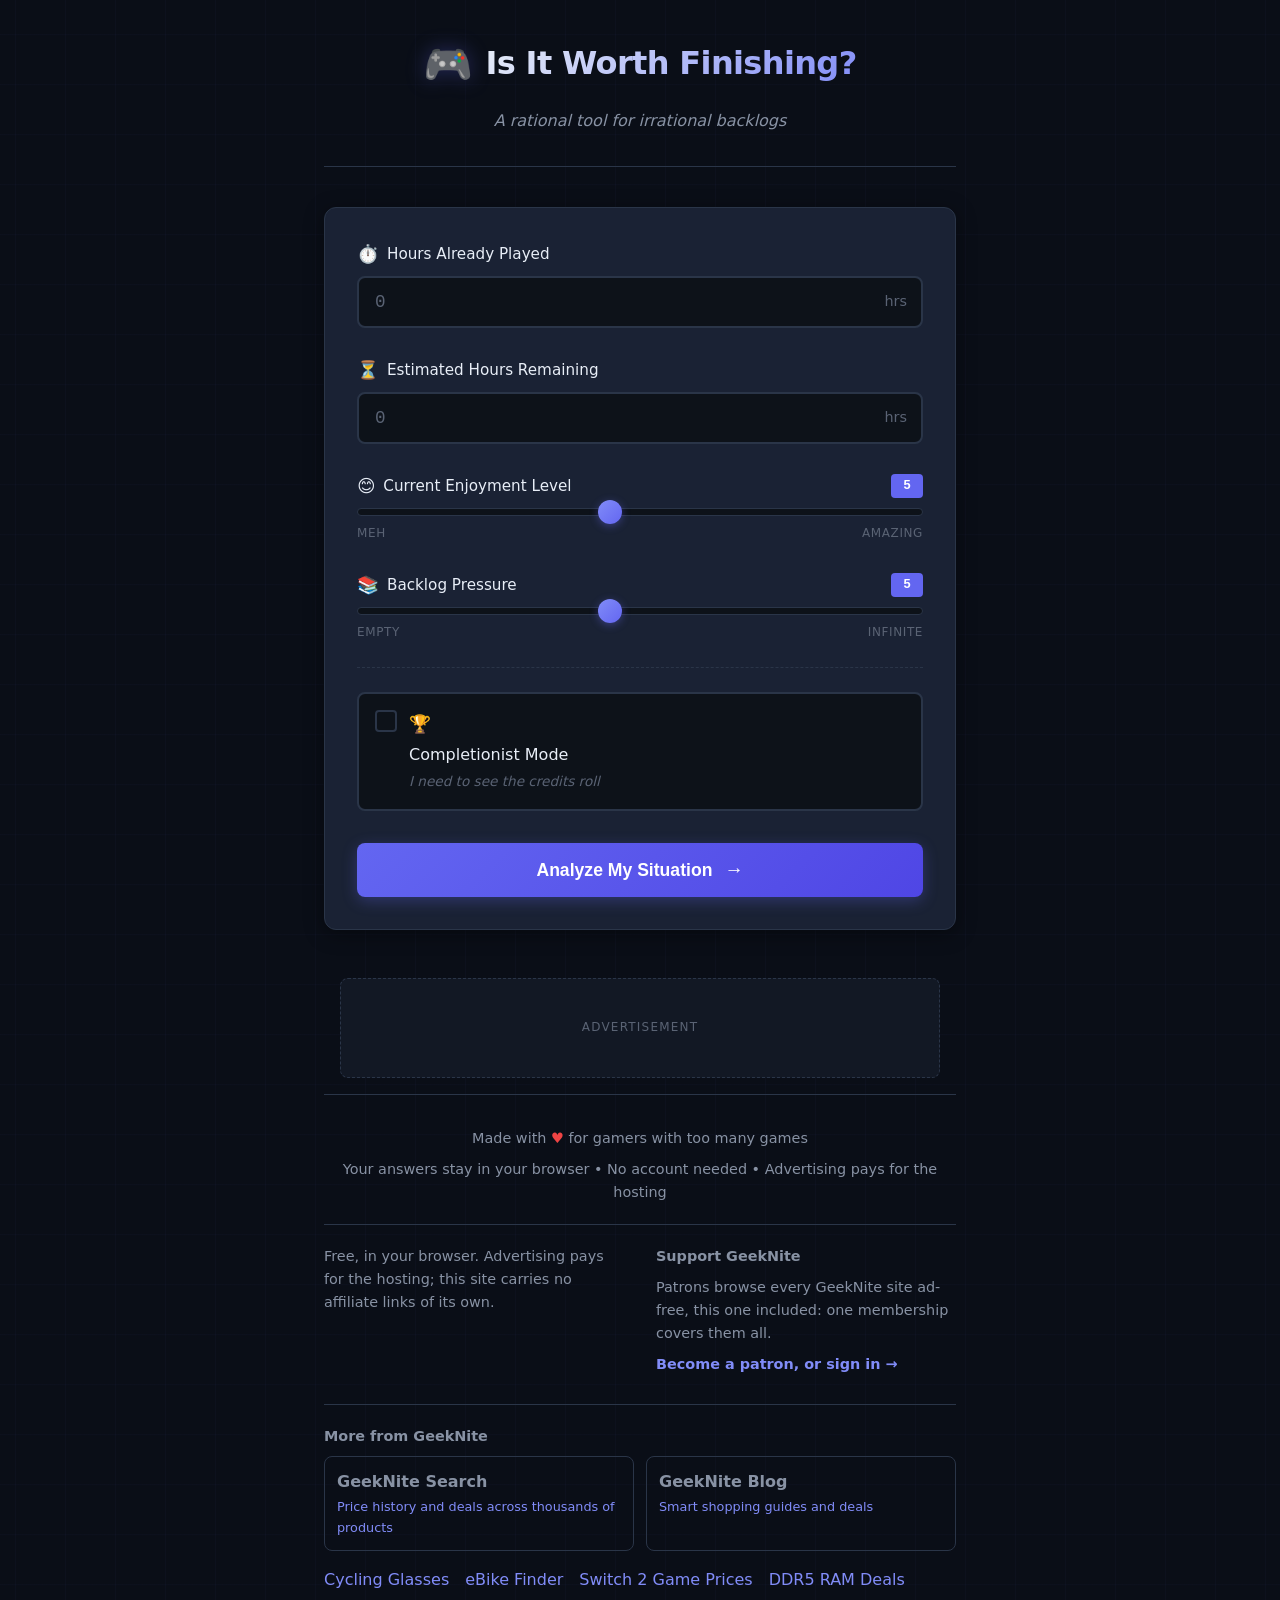
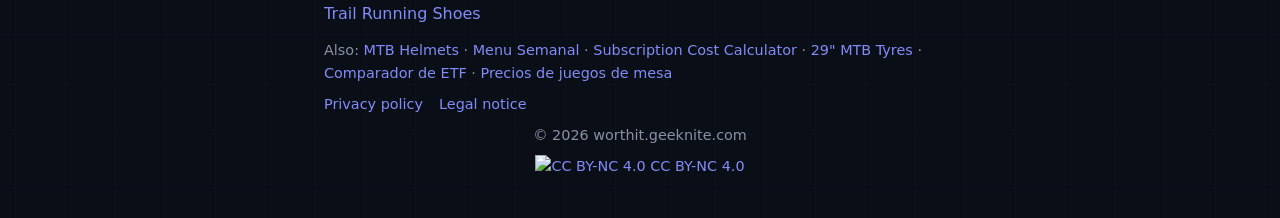
==== index.html @ 53ed669b "chore: drop game links from footer Peloton Tactics and HEAT Solo are no longer promoted from the Gee" ====
<!DOCTYPE html>
<html lang="en">
<head>
    <meta charset="UTF-8">
    <meta name="viewport" content="width=device-width, initial-scale=1.0">
    <meta http-equiv="X-UA-Compatible" content="IE=edge">
    <!-- AdSense loaded via shared cross-site gating script (skips ads for GeekNite patrons) -->
    <link rel="preconnect" href="https://blog.geeknite.com">
    <script async src="https://blog.geeknite.com/assets/js/gn-ads.js?v=1"></script>
    <!-- Anti-adblock wall, right beside the ads it defends so it inherits
         this page's ad exemptions exactly. Bump the ?v= here whenever the
         siblings' is bumped (grep the ecosystem for gn-paywall.js?v=). -->
    <script async src="https://blog.geeknite.com/assets/js/gn-paywall.js?v=1"></script>
    <!-- GA4 via the same shared-script pattern: one measurement id and one
         opt-out (?gn-analytics=off, a cookie on .geeknite.com) for every GeekNite site -->
    <script async src="https://blog.geeknite.com/assets/js/gn-analytics.js?v=2"></script>

    <!-- SEO Meta Tags -->
    <title>Is It Worth Finishing? | Game Backlog Decision Tool</title>
    <meta name="description" content="Should you finish that game or move on? A rational decision tool for gamers with limited time and growing backlogs. No opinions, just logic.">
    <meta name="keywords" content="game backlog, finish game, abandon game, gaming decision, backlog management, gaming time">
    <meta name="author" content="worthit.geeknite.com">
    <meta name="robots" content="index, follow">
    
    <!-- Open Graph / Social -->
    <meta property="og:type" content="website">
    <meta property="og:url" content="https://worthit.geeknite.com/">
    <meta property="og:title" content="Is It Worth Finishing? | Game Backlog Decision Tool">
    <meta property="og:description" content="A rational decision tool for gamers. Should you finish, pause, or abandon that game?">
    <meta property="og:image" content="https://worthit.geeknite.com/og-image.png">
    
    <!-- Twitter -->
    <meta name="twitter:card" content="summary_large_image">
    <meta name="twitter:title" content="Is It Worth Finishing?">
    <meta name="twitter:description" content="A rational decision tool for gamers with growing backlogs.">
    
    <!-- Favicon -->
    <link rel="icon" type="image/svg+xml" href="data:image/svg+xml,<svg xmlns='http://www.w3.org/2000/svg' viewBox='0 0 100 100'><text y='.9em' font-size='90'>🎮</text></svg>">
    
    <!-- Canonical URL -->
    <link rel="canonical" href="https://worthit.geeknite.com/">
    
    <link rel="stylesheet" href="styles.css">
</head>
<body>
    <div class="app-container" id="app">
        <!-- Header -->
        <header class="header">
            <div class="logo">
                <span class="logo-icon">🎮</span>
                <h1>Is It Worth Finishing?</h1>
            </div>
            <p class="tagline">A rational tool for irrational backlogs</p>
        </header>

        <!-- Main Content -->
        <main class="main-content">
            <!-- Input Section -->
            <section class="input-section">
                <div class="input-grid">
                    <!-- Hours Played -->
                    <div class="input-group">
                        <label for="hoursPlayed">
                            <span class="label-icon">⏱️</span>
                            Hours Already Played
                        </label>
                        <div class="number-input-wrapper">
                            <input type="number" id="hoursPlayed" min="0" max="9999" step="0.5" placeholder="0" required>
                            <span class="input-suffix">hrs</span>
                        </div>
                    </div>

                    <!-- Hours Remaining -->
                    <div class="input-group">
                        <label for="hoursRemaining">
                            <span class="label-icon">⏳</span>
                            Estimated Hours Remaining
                        </label>
                        <div class="number-input-wrapper">
                            <input type="number" id="hoursRemaining" min="0" max="9999" step="0.5" placeholder="0" required>
                            <span class="input-suffix">hrs</span>
                        </div>
                    </div>

                    <!-- Enjoyment Level -->
                    <div class="input-group slider-group">
                        <label for="enjoyment">
                            <span class="label-icon">😊</span>
                            Current Enjoyment Level
                            <span class="slider-value" id="enjoymentValue">5</span>
                        </label>
                        <div class="slider-container">
                            <input type="range" id="enjoyment" min="1" max="10" value="5" class="slider">
                            <div class="slider-labels">
                                <span>Meh</span>
                                <span>Amazing</span>
                            </div>
                        </div>
                    </div>

                    <!-- Backlog Pressure -->
                    <div class="input-group slider-group">
                        <label for="backlog">
                            <span class="label-icon">📚</span>
                            Backlog Pressure
                            <span class="slider-value" id="backlogValue">5</span>
                        </label>
                        <div class="slider-container">
                            <input type="range" id="backlog" min="1" max="10" value="5" class="slider">
                            <div class="slider-labels">
                                <span>Empty</span>
                                <span>Infinite</span>
                            </div>
                        </div>
                    </div>
                </div>

                <!-- Completionist Mode -->
                <div class="checkbox-group">
                    <label class="checkbox-label">
                        <input type="checkbox" id="completionist">
                        <span class="checkmark"></span>
                        <span class="checkbox-text">
                            <span class="label-icon">🏆</span>
                            Completionist Mode
                            <span class="checkbox-hint">I need to see the credits roll</span>
                        </span>
                    </label>
                </div>

                <!-- Calculate Button -->
                <button type="button" class="calculate-btn" id="calculateBtn">
                    <span class="btn-text">Analyze My Situation</span>
                    <span class="btn-icon">→</span>
                </button>
            </section>

            <!-- Result Section (Hidden by default) -->
            <section class="result-section hidden" id="resultSection">
                <div class="result-card" id="resultCard">
                    <div class="result-header">
                        <span class="result-icon" id="resultIcon">🎯</span>
                        <h2 class="result-title" id="resultTitle">Verdict</h2>
                    </div>
                    
                    <div class="recommendation" id="recommendation">
                        <!-- Filled dynamically -->
                    </div>
                    
                    <p class="result-explanation" id="resultExplanation">
                        <!-- Filled dynamically -->
                    </p>

                    <!-- Score Breakdown -->
                    <div class="score-breakdown" id="scoreBreakdown">
                        <h3>Score Breakdown</h3>
                        <div class="score-items" id="scoreItems">
                            <!-- Filled dynamically -->
                        </div>
                        <div class="final-score">
                            <span>Final Score:</span>
                            <span class="score-number" id="finalScore">0</span>
                            <span class="score-max">/ 100</span>
                        </div>
                    </div>

                    <!-- Reset Button -->
                    <button type="button" class="reset-btn" id="resetBtn">
                        Try Another Game
                    </button>
                </div>
            </section>
        </main>

        <!-- Ad Placeholder -->
        <aside class="ad-container" id="adContainer">
            <div class="ad-placeholder">
                <span class="ad-label">Advertisement</span>
                <!-- Ad code goes here -->
            </div>
        </aside>

        <!-- Footer -->
        <footer class="footer">
            <p>Made with <span class="heart">♥</span> for gamers with too many games</p>
            <!-- This line used to read "No tracking - No accounts - Just logic". The
                 first third stopped being true the day the site started serving
                 AdSense: the tool itself still stores nothing, but Google's ads set
                 their own cookies, and privacy.html has said so all along. -->
            <p class="footer-note">Your answers stay in your browser &bull; No account needed &bull; Advertising pays for the hosting</p>

            <div class="footer-top">
                <div>
                    <!-- The tool carries no affiliate links of its own -- privacy.html
                         says so in those words -- so this names who actually pays. -->
                    <p>Free, in your browser. Advertising pays for the hosting; this site carries no affiliate links of its own.</p>
                </div>
                <div>
                    <h2 class="footer-heading">Support GeekNite</h2>
                    <p>Patrons browse every GeekNite site ad-free, this one included: one membership covers them all.</p>
                    <p>
                        <!-- return_to brings the reader back here. The blog's safeReturnTo()
                             accepts any *.geeknite.com origin (measured live 2026-09-18).
                             The URL is fixed because the site is a single page. -->
                        <a
                            class="footer-cta"
                            href="https://blog.geeknite.com/api/patreon/login?return_to=https%3A%2F%2Fworthit.geeknite.com%2F"
                            rel="noopener"
                        >Become a patron, or sign in &rarr;</a>
                    </p>
                </div>
            </div>

            <!-- The thirteen public siblings, tiered by traffic (GA4 engaged
                 sessions, 90 days, measured 2026-10-25) and ordered + checked
                 against geek-blog/_data/ecosystem.yml by
                 tools/ecosystem/check-footers.mjs. Plain links and never
                 rel="nofollow": measured 2026-09-16 over 481 days of Search Console,
                 www is the only page on the domain Google has ever indexed, so a link
                 from a sibling's footer is the whole crawl path they have.
                 motivate.geeknite.com, gaffer.geeknite.com and the games are missing on
                 purpose (see geek-blog/_data/ecosystem.yml). -->
            <div class="footer-eco">
                <h2 class="footer-heading">More from GeekNite</h2>
                <div class="footer-eco-tier1">
                    <a class="footer-tier1-card" href="https://www.geeknite.com" hreflang="en" rel="noopener">
                        <span class="footer-tier1-name">GeekNite Search</span>
                        <span class="footer-tier1-blurb">Price history and deals across thousands of products</span>
                    </a>
                    <a class="footer-tier1-card" href="https://blog.geeknite.com/shopping/" hreflang="en" rel="noopener">
                        <span class="footer-tier1-name">GeekNite Blog</span>
                        <span class="footer-tier1-blurb">Smart shopping guides and deals</span>
                    </a>
                </div>
                <div class="footer-eco-tier2">
                    <a href="https://cyclingglasses.geeknite.com" hreflang="en" rel="noopener">Cycling Glasses</a>
                    <a href="https://ebikes.geeknite.com" hreflang="en" rel="noopener">eBike Finder</a>
                    <a href="https://switch2digitalgames.geeknite.com" hreflang="en" rel="noopener">Switch 2 Game Prices</a>
                    <a href="https://ddr5.geeknite.com" hreflang="es" rel="noopener">DDR5 RAM Deals</a>
                    <a href="https://trailrunning.geeknite.com" hreflang="en" rel="noopener">Trail Running Shoes</a>
                </div>
                <p class="footer-eco-tier3">Also:
                    <a href="https://bikehelmets.geeknite.com" hreflang="en" rel="noopener">MTB Helmets</a> &middot;
                    <a href="https://menu.geeknite.com" hreflang="es" rel="noopener">Menu Semanal</a> &middot;
                    <a href="https://subs.geeknite.com" hreflang="en" rel="noopener">Subscription Cost Calculator</a> &middot;
                    <a href="https://tires29.geeknite.com" hreflang="en" rel="noopener">29" MTB Tyres</a> &middot;
                    <a href="https://etfwatch.geeknite.com" hreflang="es" rel="noopener">Comparador de ETF</a> &middot;
                    <a href="https://boardgames.geeknite.com" hreflang="es" rel="noopener">Precios de juegos de mesa</a>
                </p>
            </div>

            <p class="footer-legal">
                <a href="/privacy.html">Privacy policy</a>
                <a href="/legal.html">Legal notice</a>
            </p>

            <!-- The year is written by the browser (app.js). A literal was the one
                 fixed year in the house and would go stale on 1 January unnoticed.
                 The host name stays in the markup: app.js's integrity check reads
                 this element's textContent and looks for it. -->
            <p class="copyright">&copy; <span id="footer-year"></span> worthit.geeknite.com</p>
            <p class="license">
                <a href="https://creativecommons.org/licenses/by-nc/4.0/" target="_blank" rel="noopener noreferrer">
                    <img src="https://licensebuttons.net/l/by-nc/4.0/80x15.png" alt="CC BY-NC 4.0" style="vertical-align: middle;">
                    CC BY-NC 4.0
                </a>
            </p>
        </footer>
    </div>

    <!-- Structured Data for SEO -->
    <script type="application/ld+json">
    {
        "@context": "https://schema.org",
        "@type": "WebApplication",
        "name": "Is It Worth Finishing?",
        "url": "https://worthit.geeknite.com",
        "description": "A rational decision tool for gamers to decide whether to finish, pause, or abandon a game.",
        "applicationCategory": "UtilitiesApplication",
        "operatingSystem": "Any",
        "offers": {
            "@type": "Offer",
            "price": "0",
            "priceCurrency": "USD"
        }
    }
    </script>

    <script src="app.js"></script>
</body>
</html>
---- styles.css ----
/* ================================================
   Is It Worth Finishing? - Styles
   A unique geek-friendly design
   ================================================ */

/* CSS Variables for theming */
:root {
    --bg-primary: #0a0e17;
    --bg-secondary: #121824;
    --bg-card: #1a2234;
    --bg-input: #0d1219;
    
    --text-primary: #e8eef7;
    --text-secondary: #8892a4;
    --text-muted: #5a6374;
    
    --accent-primary: #6366f1;
    --accent-secondary: #818cf8;
    --accent-glow: rgba(99, 102, 241, 0.3);
    
    --finish-color: #10b981;
    --finish-glow: rgba(16, 185, 129, 0.2);
    --pause-color: #f59e0b;
    --pause-glow: rgba(245, 158, 11, 0.2);
    --abandon-color: #ef4444;
    --abandon-glow: rgba(239, 68, 68, 0.2);
    
    --border-color: #2a3548;
    --border-radius: 12px;
    --border-radius-sm: 8px;
    
    --shadow-sm: 0 2px 8px rgba(0, 0, 0, 0.3);
    --shadow-md: 0 4px 20px rgba(0, 0, 0, 0.4);
    --shadow-lg: 0 8px 40px rgba(0, 0, 0, 0.5);
    
    --font-main: 'Segoe UI', system-ui, -apple-system, sans-serif;
    --font-mono: 'JetBrains Mono', 'Fira Code', 'Consolas', monospace;
    
    --transition-fast: 150ms ease;
    --transition-normal: 250ms ease;
    --transition-slow: 400ms ease;
}

/* Reset & Base */
*, *::before, *::after {
    box-sizing: border-box;
    margin: 0;
    padding: 0;
}

html {
    font-size: 16px;
    scroll-behavior: smooth;
}

body {
    font-family: var(--font-main);
    background: var(--bg-primary);
    color: var(--text-primary);
    line-height: 1.6;
    min-height: 100vh;
    overflow-x: hidden;
    
    /* Subtle grid background pattern */
    background-image: 
        linear-gradient(rgba(99, 102, 241, 0.03) 1px, transparent 1px),
        linear-gradient(90deg, rgba(99, 102, 241, 0.03) 1px, transparent 1px);
    background-size: 50px 50px;
    background-position: center center;
}

/* Anti-copy styles */
body.no-select {
    -webkit-user-select: none;
    -moz-user-select: none;
    -ms-user-select: none;
    user-select: none;
}

/* App Container */
.app-container {
    max-width: 680px;
    margin: 0 auto;
    padding: 2rem 1.5rem;
    min-height: 100vh;
    display: flex;
    flex-direction: column;
}

/* Header */
.header {
    text-align: center;
    margin-bottom: 2.5rem;
    padding-bottom: 2rem;
    border-bottom: 1px solid var(--border-color);
}

.logo {
    display: flex;
    align-items: center;
    justify-content: center;
    gap: 0.75rem;
    margin-bottom: 0.75rem;
}

.logo-icon {
    font-size: 2.5rem;
    filter: drop-shadow(0 0 10px var(--accent-glow));
    animation: float 3s ease-in-out infinite;
}

@keyframes float {
    0%, 100% { transform: translateY(0); }
    50% { transform: translateY(-5px); }
}

.header h1 {
    font-size: clamp(1.5rem, 5vw, 2rem);
    font-weight: 700;
    background: linear-gradient(135deg, var(--text-primary), var(--accent-secondary));
    -webkit-background-clip: text;
    -webkit-text-fill-color: transparent;
    background-clip: text;
    letter-spacing: -0.02em;
}

.tagline {
    color: var(--text-secondary);
    font-size: 1rem;
    font-style: italic;
}

/* Main Content */
.main-content {
    flex: 1;
}

/* Input Section */
.input-section {
    background: var(--bg-card);
    border: 1px solid var(--border-color);
    border-radius: var(--border-radius);
    padding: 2rem;
    box-shadow: var(--shadow-md);
}

.input-grid {
    display: grid;
    gap: 1.75rem;
}

/* Input Groups */
.input-group {
    display: flex;
    flex-direction: column;
    gap: 0.5rem;
}

.input-group label {
    display: flex;
    align-items: center;
    gap: 0.5rem;
    font-weight: 500;
    color: var(--text-primary);
    font-size: 0.95rem;
}

.label-icon {
    font-size: 1.1rem;
}

/* Number Input */
.number-input-wrapper {
    position: relative;
    display: flex;
    align-items: center;
}

.number-input-wrapper input {
    width: 100%;
    padding: 0.875rem 3.5rem 0.875rem 1rem;
    background: var(--bg-input);
    border: 2px solid var(--border-color);
    border-radius: var(--border-radius-sm);
    color: var(--text-primary);
    font-size: 1.1rem;
    font-family: var(--font-mono);
    transition: border-color var(--transition-fast), box-shadow var(--transition-fast);
}

.number-input-wrapper input:focus {
    outline: none;
    border-color: var(--accent-primary);
    box-shadow: 0 0 0 3px var(--accent-glow);
}

.number-input-wrapper input::placeholder {
    color: var(--text-muted);
}

.input-suffix {
    position: absolute;
    right: 1rem;
    color: var(--text-muted);
    font-size: 0.9rem;
    pointer-events: none;
}

/* Hide number input spinners */
input[type="number"]::-webkit-inner-spin-button,
input[type="number"]::-webkit-outer-spin-button {
    -webkit-appearance: none;
    margin: 0;
}

input[type="number"] {
    -moz-appearance: textfield;
}

/* Slider Groups */
.slider-group label {
    display: flex;
    align-items: center;
    flex-wrap: wrap;
    gap: 0.5rem;
}

.slider-value {
    display: inline-flex;
    align-items: center;
    justify-content: center;
    min-width: 2rem;
    height: 1.5rem;
    padding: 0 0.5rem;
    background: var(--accent-primary);
    color: white;
    font-size: 0.8rem;
    font-weight: 600;
    font-family: var(--font-mono);
    border-radius: 4px;
    margin-left: auto;
}

.slider-container {
    display: flex;
    flex-direction: column;
    gap: 0.5rem;
}

/* Custom Slider */
.slider {
    -webkit-appearance: none;
    appearance: none;
    width: 100%;
    height: 8px;
    background: var(--bg-input);
    border-radius: 4px;
    outline: none;
    cursor: pointer;
    border: 1px solid var(--border-color);
}

.slider::-webkit-slider-thumb {
    -webkit-appearance: none;
    appearance: none;
    width: 24px;
    height: 24px;
    background: linear-gradient(135deg, var(--accent-secondary), var(--accent-primary));
    border-radius: 50%;
    cursor: pointer;
    box-shadow: 0 2px 8px rgba(99, 102, 241, 0.4);
    transition: transform var(--transition-fast);
}

.slider::-webkit-slider-thumb:hover {
    transform: scale(1.1);
}

.slider::-moz-range-thumb {
    width: 24px;
    height: 24px;
    background: linear-gradient(135deg, var(--accent-secondary), var(--accent-primary));
    border-radius: 50%;
    cursor: pointer;
    border: none;
    box-shadow: 0 2px 8px rgba(99, 102, 241, 0.4);
}

.slider-labels {
    display: flex;
    justify-content: space-between;
    font-size: 0.75rem;
    color: var(--text-muted);
    text-transform: uppercase;
    letter-spacing: 0.05em;
}

/* Checkbox Group */
.checkbox-group {
    margin-top: 1.5rem;
    padding-top: 1.5rem;
    border-top: 1px dashed var(--border-color);
}

.checkbox-label {
    display: flex;
    align-items: flex-start;
    gap: 0.75rem;
    cursor: pointer;
    padding: 1rem;
    background: var(--bg-input);
    border: 2px solid var(--border-color);
    border-radius: var(--border-radius-sm);
    transition: border-color var(--transition-fast), background var(--transition-fast);
}

.checkbox-label:hover {
    border-color: var(--accent-primary);
    background: rgba(99, 102, 241, 0.05);
}

.checkbox-label input {
    display: none;
}

.checkmark {
    width: 22px;
    height: 22px;
    min-width: 22px;
    border: 2px solid var(--border-color);
    border-radius: 4px;
    display: flex;
    align-items: center;
    justify-content: center;
    transition: all var(--transition-fast);
    background: var(--bg-input);
}

.checkbox-label input:checked + .checkmark {
    background: var(--accent-primary);
    border-color: var(--accent-primary);
}

.checkbox-label input:checked + .checkmark::after {
    content: '✓';
    color: white;
    font-size: 0.9rem;
    font-weight: bold;
}

.checkbox-text {
    display: flex;
    flex-direction: column;
    gap: 0.25rem;
}

.checkbox-text .label-icon {
    margin-right: 0.25rem;
}

.checkbox-hint {
    font-size: 0.85rem;
    color: var(--text-muted);
    font-style: italic;
}

/* Calculate Button */
.calculate-btn {
    width: 100%;
    margin-top: 2rem;
    padding: 1rem 2rem;
    background: linear-gradient(135deg, var(--accent-primary), #4f46e5);
    color: white;
    border: none;
    border-radius: var(--border-radius-sm);
    font-size: 1.1rem;
    font-weight: 600;
    cursor: pointer;
    display: flex;
    align-items: center;
    justify-content: center;
    gap: 0.75rem;
    transition: all var(--transition-normal);
    box-shadow: 0 4px 15px rgba(99, 102, 241, 0.3);
    position: relative;
    overflow: hidden;
}

.calculate-btn::before {
    content: '';
    position: absolute;
    top: 0;
    left: -100%;
    width: 100%;
    height: 100%;
    background: linear-gradient(90deg, transparent, rgba(255,255,255,0.2), transparent);
    transition: left 0.5s ease;
}

.calculate-btn:hover {
    transform: translateY(-2px);
    box-shadow: 0 6px 25px rgba(99, 102, 241, 0.4);
}

.calculate-btn:hover::before {
    left: 100%;
}

.calculate-btn:active {
    transform: translateY(0);
}

.btn-icon {
    font-size: 1.2rem;
    transition: transform var(--transition-fast);
}

.calculate-btn:hover .btn-icon {
    transform: translateX(4px);
}

/* Result Section */
.result-section {
    margin-top: 2rem;
    animation: slideUp 0.4s ease;
}

@keyframes slideUp {
    from {
        opacity: 0;
        transform: translateY(20px);
    }
    to {
        opacity: 1;
        transform: translateY(0);
    }
}

.result-section.hidden {
    display: none;
}

.result-card {
    background: var(--bg-card);
    border: 2px solid var(--border-color);
    border-radius: var(--border-radius);
    padding: 2rem;
    text-align: center;
    box-shadow: var(--shadow-lg);
}

.result-card.finish {
    border-color: var(--finish-color);
    box-shadow: var(--shadow-lg), 0 0 40px var(--finish-glow);
}

.result-card.pause {
    border-color: var(--pause-color);
    box-shadow: var(--shadow-lg), 0 0 40px var(--pause-glow);
}

.result-card.abandon {
    border-color: var(--abandon-color);
    box-shadow: var(--shadow-lg), 0 0 40px var(--abandon-glow);
}

.result-header {
    margin-bottom: 1rem;
}

.result-icon {
    font-size: 3rem;
    display: block;
    margin-bottom: 0.5rem;
    filter: drop-shadow(0 0 15px currentColor);
}

.result-title {
    font-size: 0.9rem;
    text-transform: uppercase;
    letter-spacing: 0.1em;
    color: var(--text-secondary);
}

.recommendation {
    font-size: 2.5rem;
    font-weight: 800;
    margin: 1rem 0;
    letter-spacing: -0.02em;
}

.recommendation.finish { color: var(--finish-color); }
.recommendation.pause { color: var(--pause-color); }
.recommendation.abandon { color: var(--abandon-color); }

.result-explanation {
    color: var(--text-secondary);
    font-size: 1.05rem;
    line-height: 1.7;
    max-width: 500px;
    margin: 0 auto 2rem;
}

/* Score Breakdown */
.score-breakdown {
    background: var(--bg-input);
    border-radius: var(--border-radius-sm);
    padding: 1.5rem;
    margin-bottom: 1.5rem;
    text-align: left;
}

.score-breakdown h3 {
    font-size: 0.85rem;
    text-transform: uppercase;
    letter-spacing: 0.08em;
    color: var(--text-muted);
    margin-bottom: 1rem;
    text-align: center;
}

.score-items {
    display: flex;
    flex-direction: column;
    gap: 0.75rem;
    margin-bottom: 1rem;
    padding-bottom: 1rem;
    border-bottom: 1px dashed var(--border-color);
}

.score-item {
    display: flex;
    justify-content: space-between;
    align-items: center;
    font-size: 0.9rem;
}

.score-item-label {
    color: var(--text-secondary);
}

.score-item-value {
    font-family: var(--font-mono);
    font-weight: 600;
}

.score-item-value.positive { color: var(--finish-color); }
.score-item-value.negative { color: var(--abandon-color); }
.score-item-value.neutral { color: var(--text-primary); }

.final-score {
    display: flex;
    align-items: center;
    justify-content: center;
    gap: 0.5rem;
    font-size: 1rem;
}

.score-number {
    font-family: var(--font-mono);
    font-size: 1.5rem;
    font-weight: 700;
    color: var(--accent-secondary);
}

.score-max {
    color: var(--text-muted);
    font-size: 0.9rem;
}

/* Reset Button */
.reset-btn {
    padding: 0.75rem 1.5rem;
    background: transparent;
    color: var(--text-secondary);
    border: 1px solid var(--border-color);
    border-radius: var(--border-radius-sm);
    font-size: 0.95rem;
    cursor: pointer;
    transition: all var(--transition-fast);
}

.reset-btn:hover {
    background: var(--bg-input);
    color: var(--text-primary);
    border-color: var(--text-muted);
}

/* Ad Container */
.ad-container {
    margin-top: 2rem;
    padding: 1rem;
}

.ad-placeholder {
    background: var(--bg-secondary);
    border: 1px dashed var(--border-color);
    border-radius: var(--border-radius-sm);
    padding: 2rem;
    text-align: center;
    min-height: 100px;
    display: flex;
    align-items: center;
    justify-content: center;
}

.ad-label {
    font-size: 0.75rem;
    text-transform: uppercase;
    letter-spacing: 0.1em;
    color: var(--text-muted);
}

/* Footer */
.footer {
    margin-top: auto;
    padding-top: 2rem;
    text-align: center;
    border-top: 1px solid var(--border-color);
}

.footer p {
    font-size: 0.9rem;
    color: var(--text-secondary);
    margin-bottom: 0.5rem;
}

.footer .heart {
    color: #ef4444;
    display: inline-block;
    animation: heartbeat 1.5s ease infinite;
}

@keyframes heartbeat {
    0%, 100% { transform: scale(1); }
    50% { transform: scale(1.1); }
}

.footer-note {
    font-size: 0.8rem;
    color: var(--text-muted);
}

.copyright {
    font-size: 0.75rem;
    color: var(--text-muted);
    margin-top: 0.5rem;
}

/* The two blocks below read as prose, so they are left-aligned even though the
   footer as a whole is centred. */
.footer-top,
.footer-eco {
    text-align: left;
    border-top: 1px solid var(--border-color);
    padding-top: 1.25rem;
    margin-top: 1.25rem;
}

.footer-top {
    display: grid;
    gap: 1.25rem;
}

@media (min-width: 640px) {
    .footer-top {
        grid-template-columns: 1fr 1fr;
        gap: 2rem;
    }
}

.footer-heading {
    font-size: 0.9rem;
    color: var(--text-secondary);
    margin-bottom: 0.5rem;
}

.footer-legal {
    display: flex;
    flex-wrap: wrap;
    gap: 1rem;
}

.footer a {
    color: var(--accent-secondary);
    text-decoration: none;
}

.footer a:hover {
    text-decoration: underline;
}

.footer-cta {
    font-weight: 600;
}

.footer-eco-tier1 {
    display: grid;
    gap: 0.75rem;
    margin-bottom: 1rem;
}

@media (min-width: 640px) {
    .footer-eco-tier1 {
        grid-template-columns: 1fr 1fr;
    }
}

.footer-tier1-card {
    display: block;
    border: 1px solid var(--border-color);
    border-radius: var(--border-radius-sm);
    padding: 0.75rem;
}

.footer-tier1-name {
    display: block;
    font-weight: 600;
    color: var(--text-secondary);
}

.footer-tier1-blurb {
    display: block;
    font-size: 0.8rem;
    margin-top: 0.15rem;
}

.footer-eco-tier2 {
    display: flex;
    flex-wrap: wrap;
    gap: 0.5rem 1rem;
    margin-bottom: 0.75rem;
}

.footer-eco-tier3 {
    font-size: 0.8rem;
}

/* Validation Styles */
.input-group.error input {
    border-color: var(--abandon-color);
    animation: shake 0.3s ease;
}

@keyframes shake {
    0%, 100% { transform: translateX(0); }
    25% { transform: translateX(-5px); }
    75% { transform: translateX(5px); }
}

/* Mobile Responsive */
@media (max-width: 600px) {
    .app-container {
        padding: 1.5rem 1rem;
    }
    
    .input-section {
        padding: 1.5rem;
    }
    
    .header h1 {
        font-size: 1.4rem;
    }
    
    .logo-icon {
        font-size: 2rem;
    }
    
    .recommendation {
        font-size: 2rem;
    }
    
    .result-icon {
        font-size: 2.5rem;
    }
    
    .calculate-btn {
        padding: 0.875rem 1.5rem;
        font-size: 1rem;
    }
}

/* Print Styles */
@media print {
    .app-container {
        background: white;
        color: black;
    }
    
    .calculate-btn,
    .reset-btn,
    .ad-container {
        display: none;
    }
}

/* Reduced Motion */
@media (prefers-reduced-motion: reduce) {
    *, *::before, *::after {
        animation-duration: 0.01ms !important;
        animation-iteration-count: 1 !important;
        transition-duration: 0.01ms !important;
    }
}

/* Focus Visible for Accessibility */
:focus-visible {
    outline: 2px solid var(--accent-primary);
    outline-offset: 2px;
}

button:focus:not(:focus-visible) {
    outline: none;
}
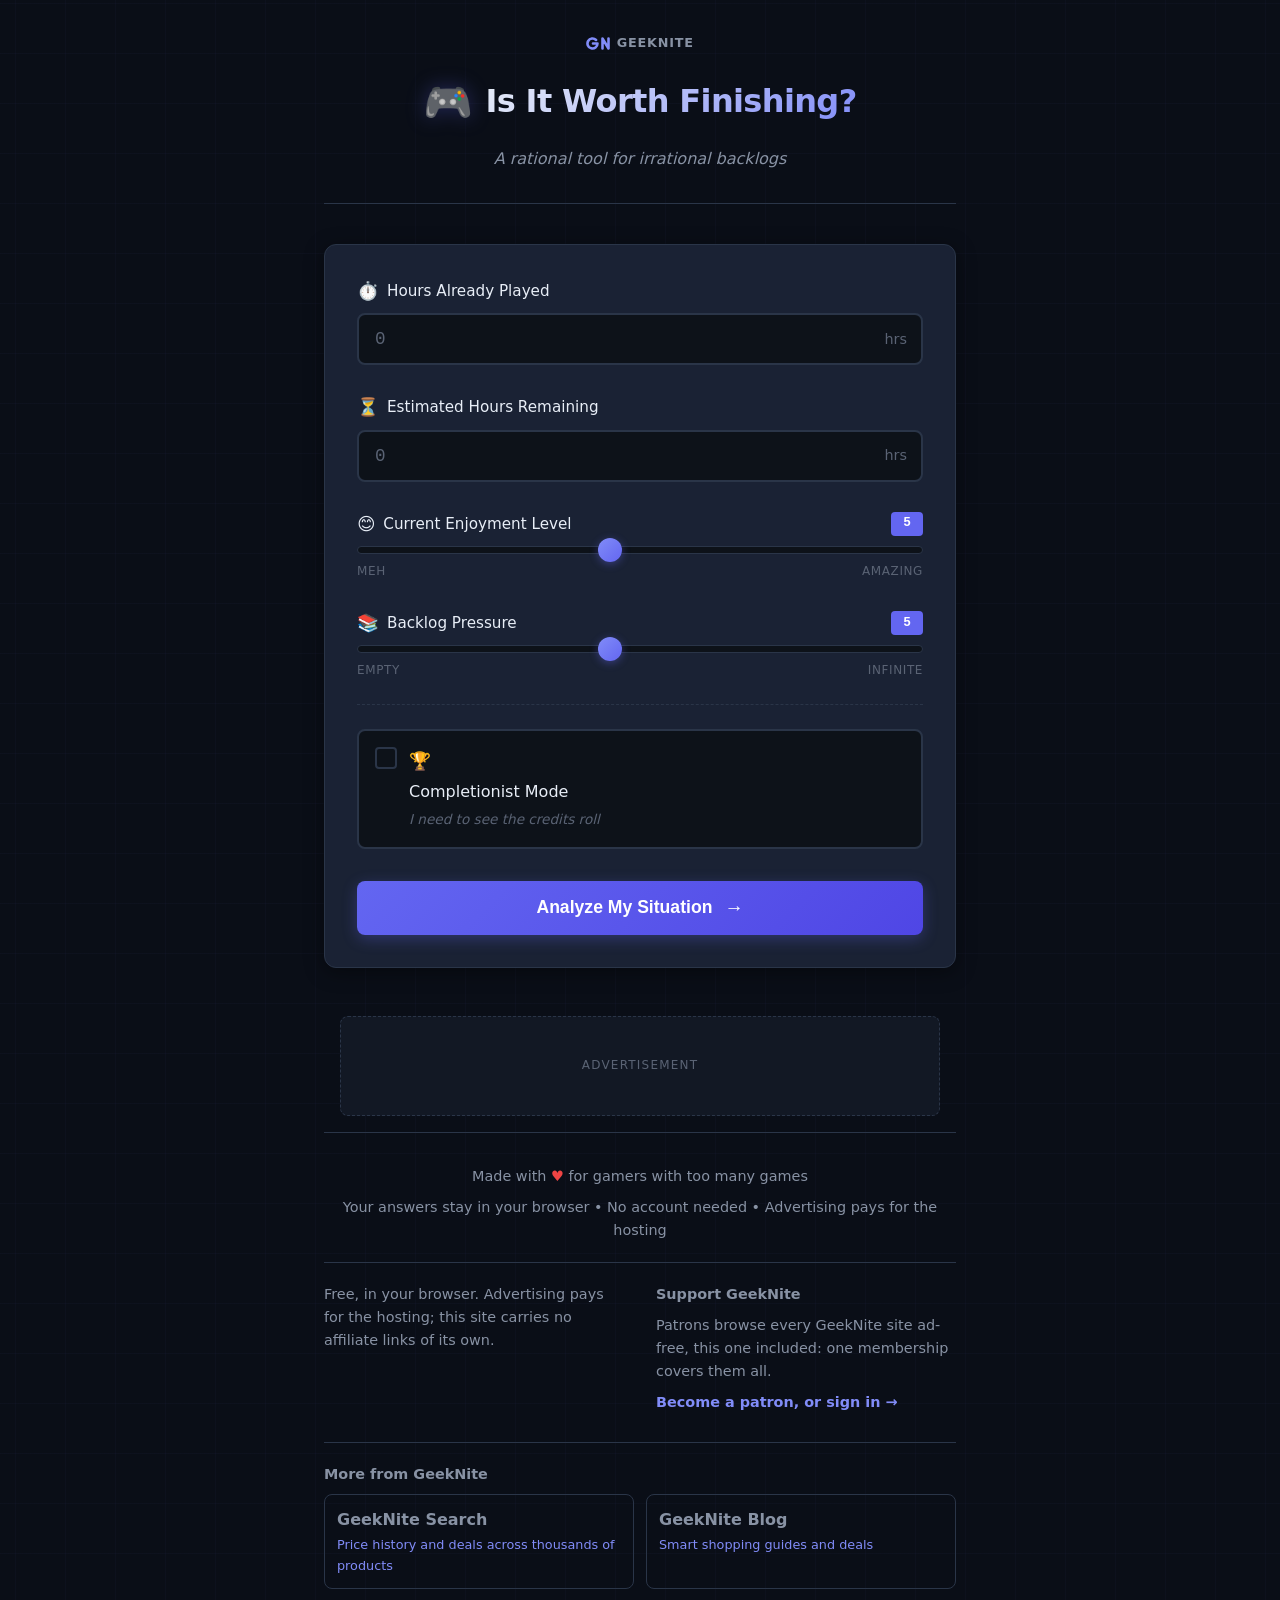
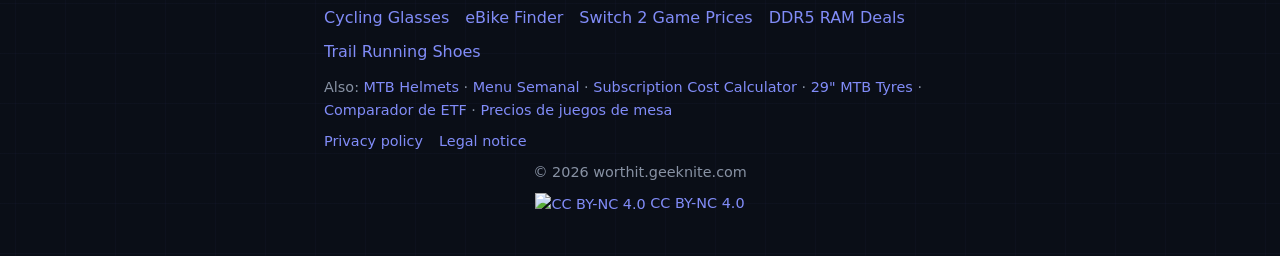
==== commit 59fc2d26: "feat: GN wordmark in the header and GN monogram favicon in the site accent Co-Authored-By: Claude Op" ====
--- a/index.html
+++ b/index.html
@@ -35,7 +35,7 @@
     <meta name="twitter:description" content="A rational decision tool for gamers with growing backlogs.">
     
     <!-- Favicon -->
-    <link rel="icon" type="image/svg+xml" href="data:image/svg+xml,<svg xmlns='http://www.w3.org/2000/svg' viewBox='0 0 100 100'><text y='.9em' font-size='90'>🎮</text></svg>">
+    <link rel="icon" type="image/svg+xml" href="/favicon.svg">
     
     <!-- Canonical URL -->
     <link rel="canonical" href="https://worthit.geeknite.com/">
@@ -46,6 +46,7 @@
     <div class="app-container" id="app">
         <!-- Header -->
         <header class="header">
+            <a class="gn-wordmark" href="https://www.geeknite.com/" aria-label="GeekNite"><svg class="gn-wordmark-mark" viewBox="4 9.5 24 13" width="24" height="13" aria-hidden="true" focusable="false"><g fill="none" stroke-width="2.6" stroke-linecap="round" stroke-linejoin="round" stroke="currentColor"><path d="M14.04 12.46A5 5 0 1 0 15.5 16H11"/><path d="M20.5 21V11l6 10V11"/></g></svg><span>GeekNite</span></a>
             <div class="logo">
                 <span class="logo-icon">🎮</span>
                 <h1>Is It Worth Finishing?</h1>
@@ -234,14 +235,14 @@
                 </div>
                 <div class="footer-eco-tier2">
                     <a href="https://cyclingglasses.geeknite.com" hreflang="en" rel="noopener">Cycling Glasses</a>
-                    <a href="https://ebikes.geeknite.com" hreflang="en" rel="noopener">eBike Finder</a>
+                    <a href="https://www.geeknite.com/ebikes/" hreflang="en" rel="noopener">eBike Finder</a>
                     <a href="https://switch2digitalgames.geeknite.com" hreflang="en" rel="noopener">Switch 2 Game Prices</a>
                     <a href="https://ddr5.geeknite.com" hreflang="es" rel="noopener">DDR5 RAM Deals</a>
                     <a href="https://trailrunning.geeknite.com" hreflang="en" rel="noopener">Trail Running Shoes</a>
                 </div>
                 <p class="footer-eco-tier3">Also:
                     <a href="https://bikehelmets.geeknite.com" hreflang="en" rel="noopener">MTB Helmets</a> &middot;
-                    <a href="https://menu.geeknite.com" hreflang="es" rel="noopener">Menu Semanal</a> &middot;
+                    <a href="https://www.geeknite.com/menu/" hreflang="es" rel="noopener">Menu Semanal</a> &middot;
                     <a href="https://subs.geeknite.com" hreflang="en" rel="noopener">Subscription Cost Calculator</a> &middot;
                     <a href="https://tires29.geeknite.com" hreflang="en" rel="noopener">29" MTB Tyres</a> &middot;
                     <a href="https://etfwatch.geeknite.com" hreflang="es" rel="noopener">Comparador de ETF</a> &middot;
--- a/styles.css
+++ b/styles.css
@@ -812,3 +812,25 @@
 button:focus:not(:focus-visible) {
     outline: none;
 }
+
+/* GeekNite wordmark: the GN monogram (accent) + the name, linking to the hub. */
+.gn-wordmark {
+    display: inline-flex;
+    align-items: center;
+    gap: 0.4rem;
+    margin-bottom: 1rem;
+    color: var(--text-secondary);
+    font-size: 0.8rem;
+    font-weight: 600;
+    letter-spacing: 0.06em;
+    text-transform: uppercase;
+    text-decoration: none;
+}
+
+.gn-wordmark-mark {
+    color: var(--accent-secondary);
+}
+
+.gn-wordmark:hover {
+    color: var(--text-primary);
+}
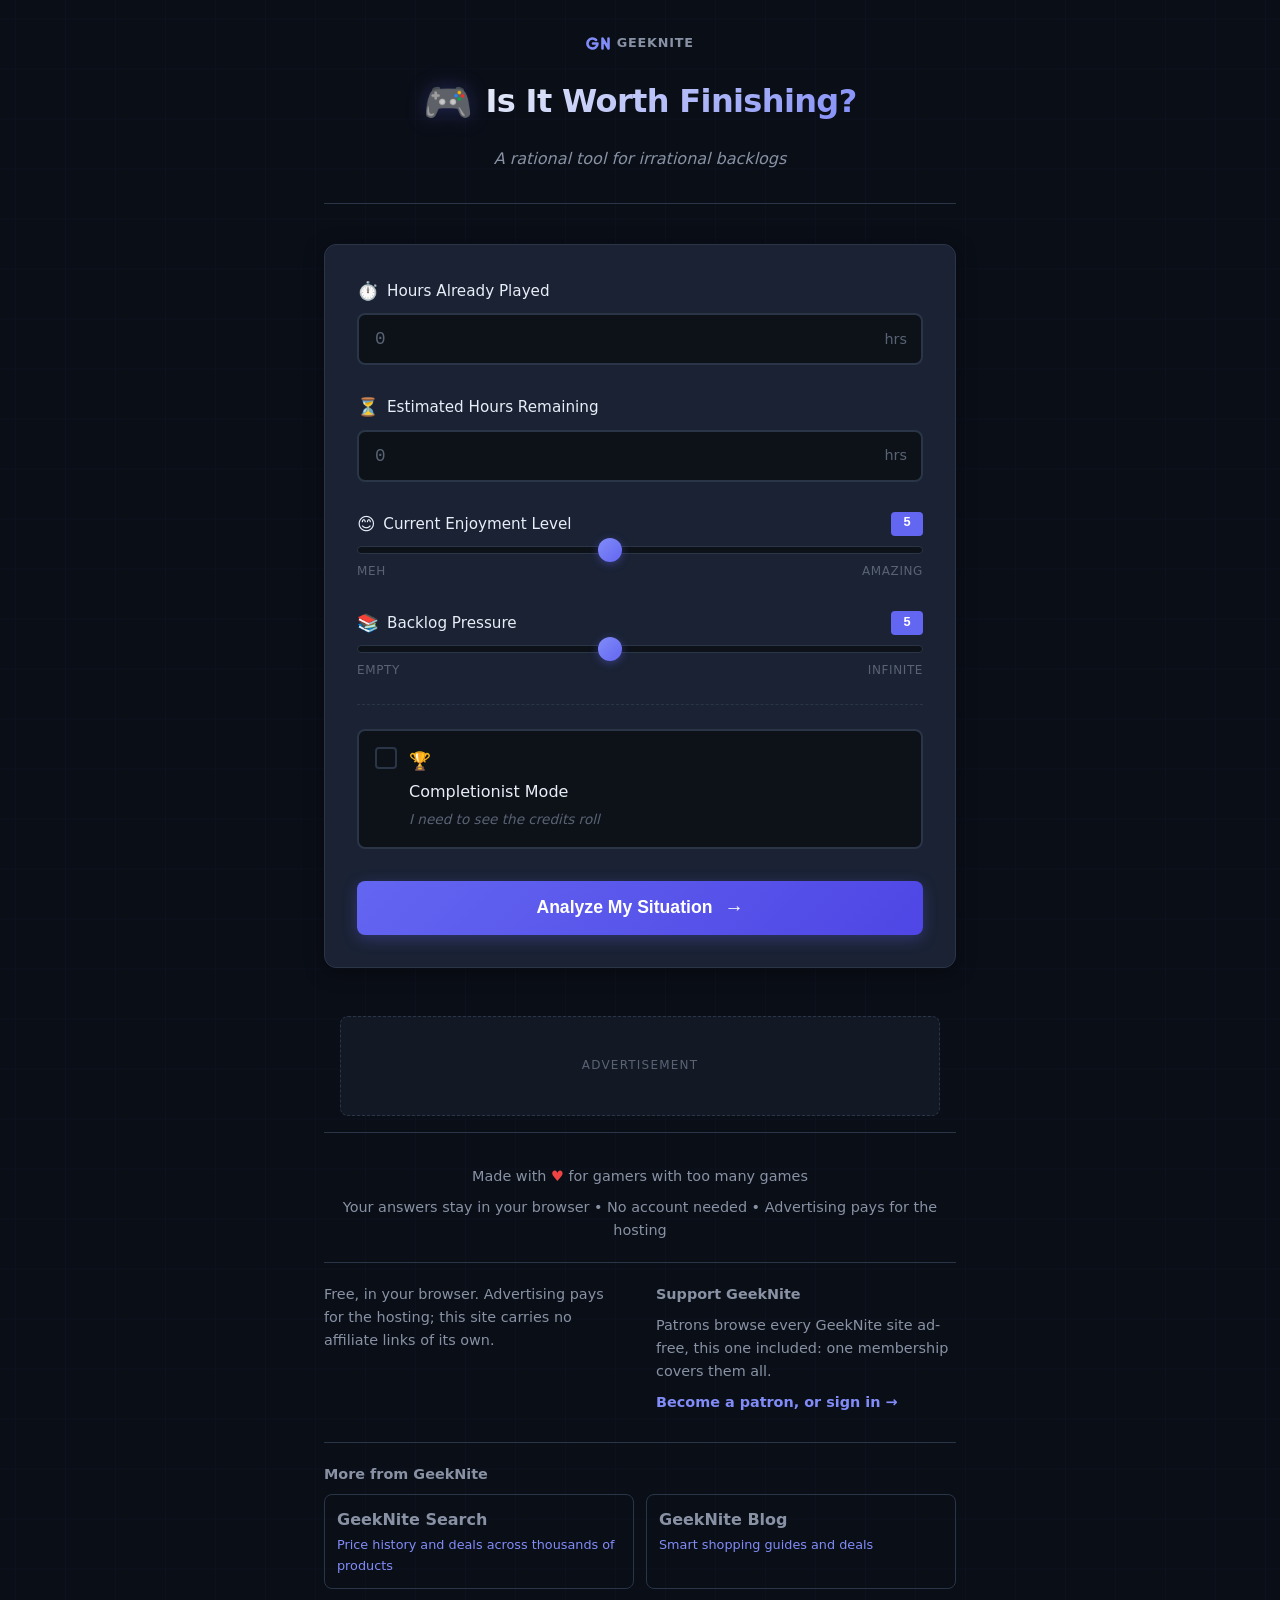
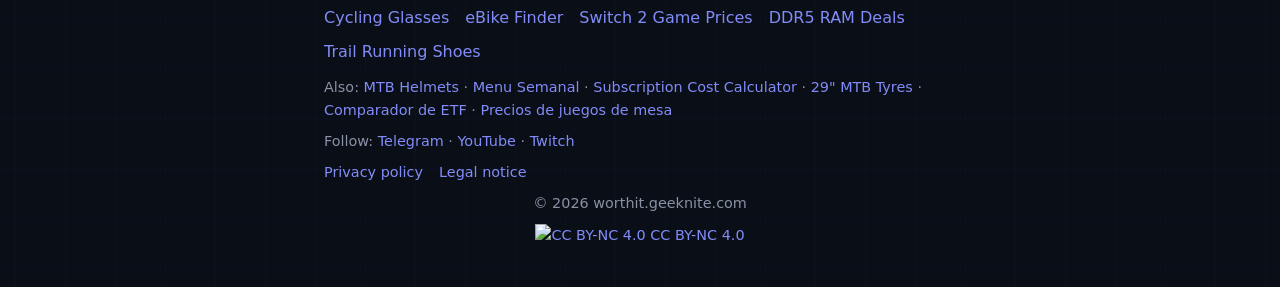
==== commit 3e6703ad: "feat: link Telegram, YouTube and Twitch in the footer Co-Authored-By: Claude Opus 5.5 <noreply@anthr" ====
--- a/index.html
+++ b/index.html
@@ -6,7 +6,7 @@
     <meta http-equiv="X-UA-Compatible" content="IE=edge">
     <!-- AdSense loaded via shared cross-site gating script (skips ads for GeekNite patrons) -->
     <link rel="preconnect" href="https://blog.geeknite.com">
-    <script async src="https://blog.geeknite.com/assets/js/gn-ads.js?v=1"></script>
+    <script async src="https://blog.geeknite.com/assets/js/gn-ads.js?v=2"></script>
     <!-- Anti-adblock wall, right beside the ads it defends so it inherits
          this page's ad exemptions exactly. Bump the ?v= here whenever the
          siblings' is bumped (grep the ecosystem for gn-paywall.js?v=). -->
@@ -248,6 +248,11 @@
                     <a href="https://etfwatch.geeknite.com" hreflang="es" rel="noopener">Comparador de ETF</a> &middot;
                     <a href="https://boardgames.geeknite.com" hreflang="es" rel="noopener">Precios de juegos de mesa</a>
                 </p>
+                <p class="footer-eco-tier3 footer-eco-follow">Follow:
+                    <a href="https://t.me/geeknite_updates" rel="noopener" target="_blank">Telegram</a> &middot;
+                    <a href="https://www.youtube.com/@xocmetal" rel="noopener" target="_blank">YouTube</a> &middot;
+                    <a href="https://www.twitch.tv/xocmetal" rel="noopener" target="_blank">Twitch</a>
+                </p>
             </div>
 
             <p class="footer-legal">
--- a/styles.css
+++ b/styles.css
@@ -736,6 +736,10 @@
     font-size: 0.8rem;
 }
 
+.footer-eco-follow {
+    margin-top: 0.5rem;
+}
+
 /* Validation Styles */
 .input-group.error input {
     border-color: var(--abandon-color);
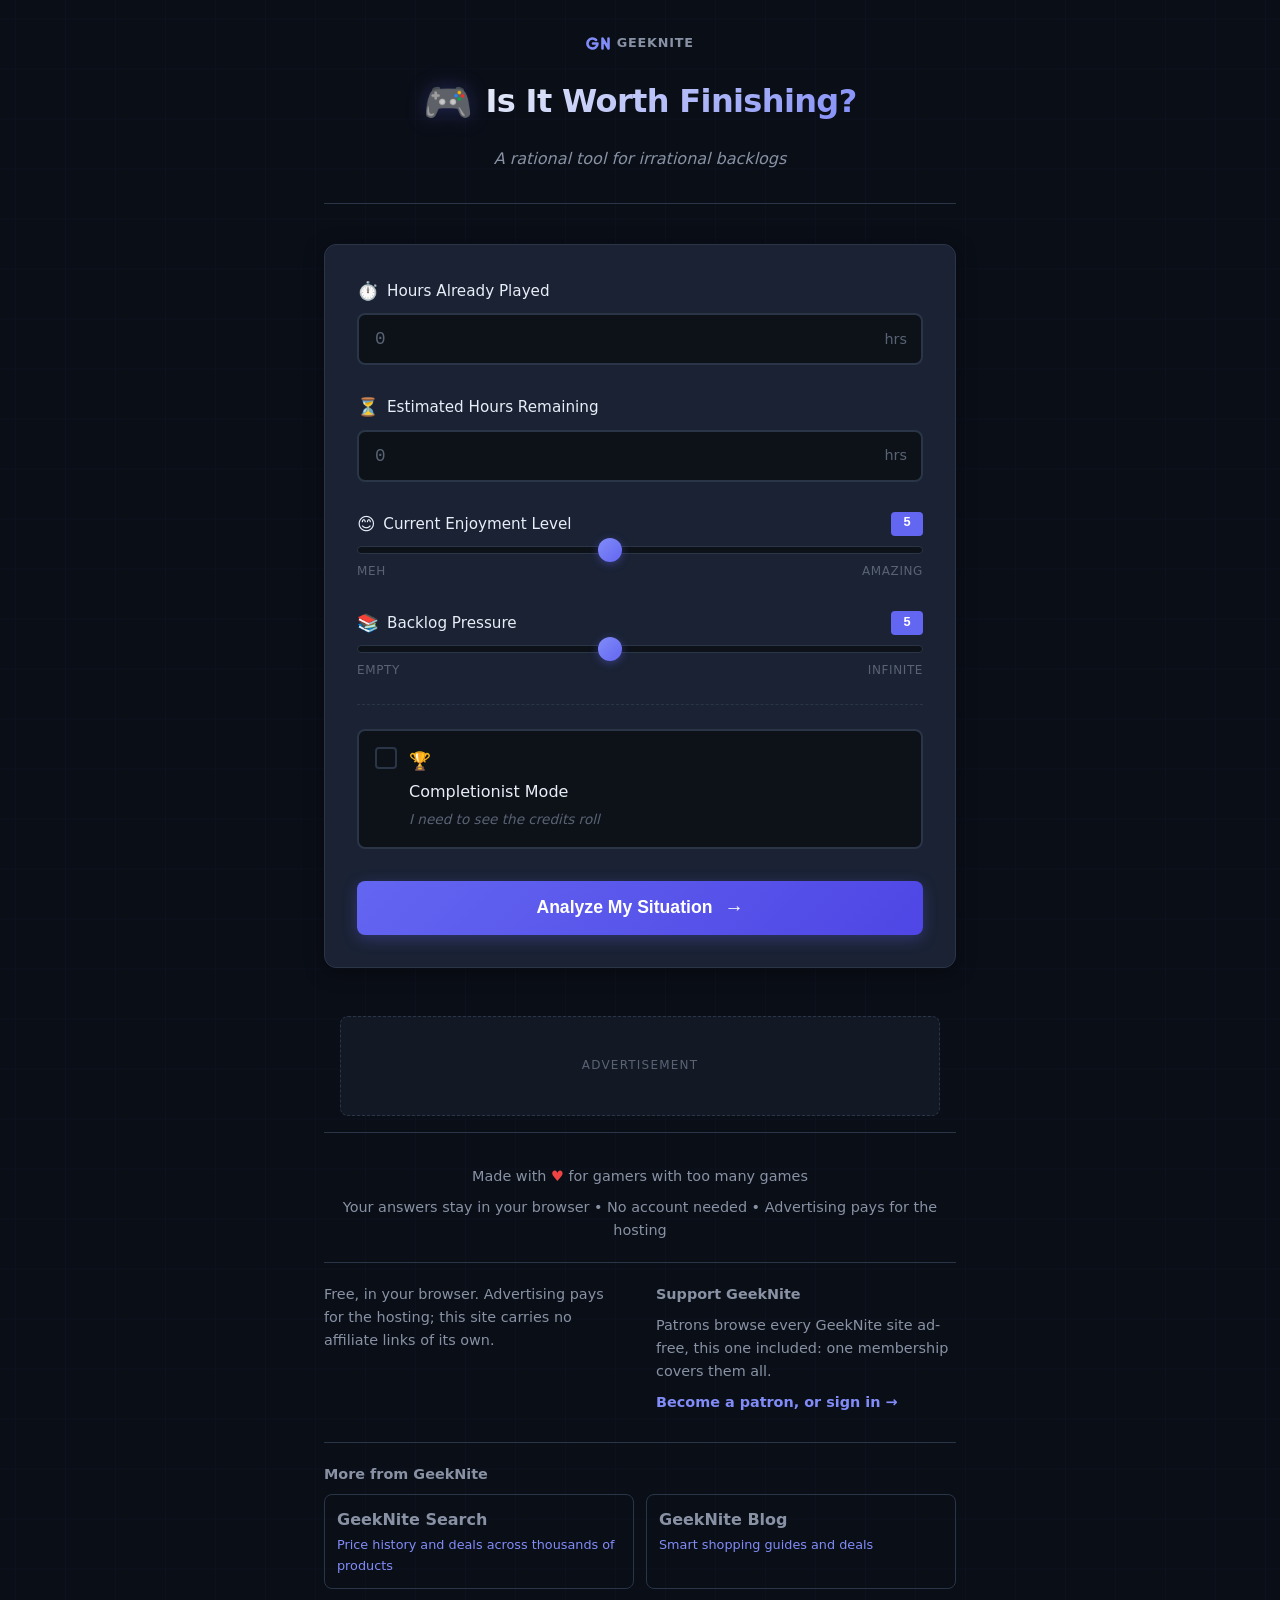
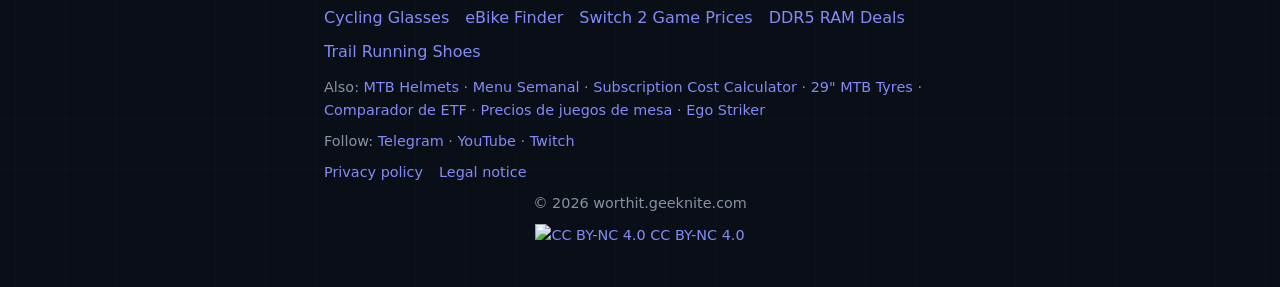
==== commit 03a6affe: "feat: link Ego Striker in the ecosystem footer Co-Authored-By: Claude Opus 5.5 <noreply@anthropic.co" ====
--- a/index.html
+++ b/index.html
@@ -6,7 +6,7 @@
     <meta http-equiv="X-UA-Compatible" content="IE=edge">
     <!-- AdSense loaded via shared cross-site gating script (skips ads for GeekNite patrons) -->
     <link rel="preconnect" href="https://blog.geeknite.com">
-    <script async src="https://blog.geeknite.com/assets/js/gn-ads.js?v=2"></script>
+    <script async src="https://blog.geeknite.com/assets/js/gn-ads.js?v=3"></script>
     <!-- Anti-adblock wall, right beside the ads it defends so it inherits
          this page's ad exemptions exactly. Bump the ?v= here whenever the
          siblings' is bumped (grep the ecosystem for gn-paywall.js?v=). -->
@@ -224,11 +224,11 @@
             <div class="footer-eco">
                 <h2 class="footer-heading">More from GeekNite</h2>
                 <div class="footer-eco-tier1">
-                    <a class="footer-tier1-card" href="https://www.geeknite.com" hreflang="en" rel="noopener">
+                    <a class="footer-tier1-card" href="https://search.geeknite.com" hreflang="en" rel="noopener">
                         <span class="footer-tier1-name">GeekNite Search</span>
                         <span class="footer-tier1-blurb">Price history and deals across thousands of products</span>
                     </a>
-                    <a class="footer-tier1-card" href="https://blog.geeknite.com/shopping/" hreflang="en" rel="noopener">
+                    <a class="footer-tier1-card" href="https://www.geeknite.com/shopping/" hreflang="en" rel="noopener">
                         <span class="footer-tier1-name">GeekNite Blog</span>
                         <span class="footer-tier1-blurb">Smart shopping guides and deals</span>
                     </a>
@@ -246,7 +246,8 @@
                     <a href="https://subs.geeknite.com" hreflang="en" rel="noopener">Subscription Cost Calculator</a> &middot;
                     <a href="https://tires29.geeknite.com" hreflang="en" rel="noopener">29" MTB Tyres</a> &middot;
                     <a href="https://etfwatch.geeknite.com" hreflang="es" rel="noopener">Comparador de ETF</a> &middot;
-                    <a href="https://boardgames.geeknite.com" hreflang="es" rel="noopener">Precios de juegos de mesa</a>
+                    <a href="https://boardgames.geeknite.com" hreflang="es" rel="noopener">Precios de juegos de mesa</a> &middot;
+                    <a href="https://ego-striker.geeknite.com" hreflang="en" rel="noopener">Ego Striker</a>
                 </p>
                 <p class="footer-eco-tier3 footer-eco-follow">Follow:
                     <a href="https://t.me/geeknite_updates" rel="noopener" target="_blank">Telegram</a> &middot;
